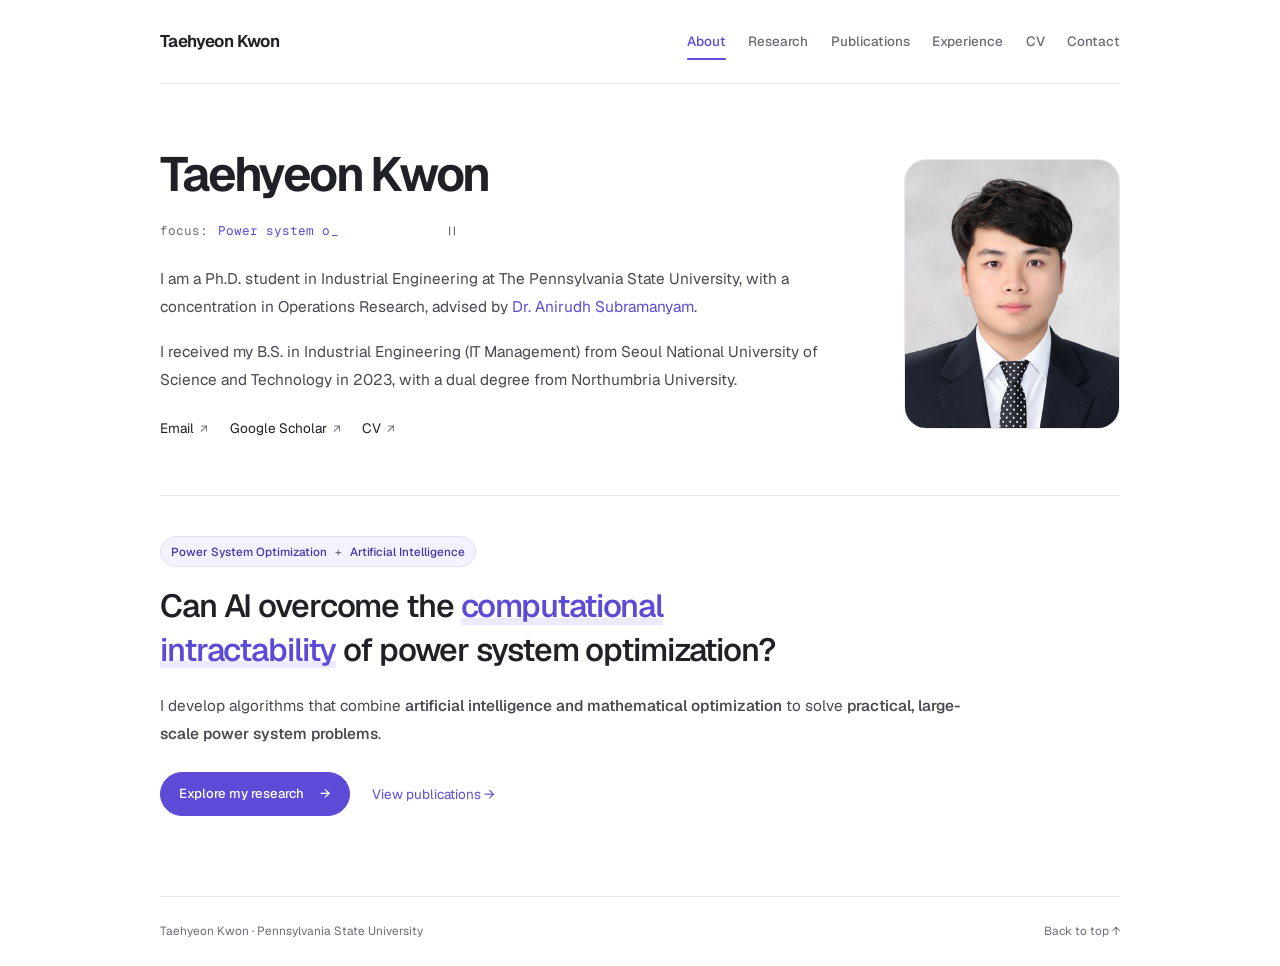
==== index.html @ 5edc07e2 "Build multi-page academic homepage" ====
<!DOCTYPE html>
<html lang="en">
  <head>
    <meta charset="utf-8">
    <meta name="viewport" content="width=device-width, initial-scale=1">
    <meta name="description" content="Taehyeon Kwon is a Ph.D. student at Penn State developing AI-based algorithms for practical, large-scale power system optimization problems.">
    <meta name="theme-color" content="#ffffff">
    <meta property="og:type" content="website">
    <meta property="og:title" content="Taehyeon Kwon | Power System Optimization &amp; Artificial Intelligence">
    <meta property="og:description" content="Taehyeon Kwon is a Ph.D. student at Penn State developing AI-based algorithms for practical, large-scale power system optimization problems.">
    <title>Taehyeon Kwon | Power System Optimization &amp; Artificial Intelligence</title>
    <link rel="preload" href="assets/fonts/Geist-Variable.woff2" as="font" type="font/woff2" crossorigin>
    <link rel="stylesheet" href="styles.css">
    <script src="site.js" defer></script>
  </head>
  <body id="top" class="home-page">
    <a class="skip-link" href="#main-content">Skip to content</a>

    <header class="site-header">
      <div class="container header-inner">
        <a class="site-name" href="index.html">Taehyeon Kwon</a>
        <nav aria-label="Main navigation">
          <a href="index.html" aria-current="page">About</a>
          <a href="research.html">Research</a>
          <a href="publications.html">Publications</a>
          <a href="experience.html">Experience</a>
          <a href="cv.html">CV</a>
          <a href="contact.html">Contact</a>
        </nav>
      </div>
    </header>

    <div class="container page-layout">
    <main id="main-content" class="main-content" tabindex="-1">
      <section id="about" class="about section" aria-labelledby="about-heading">
        <div class="identity">
          <div class="identity-copy">
            <h1 id="about-heading">Taehyeon Kwon</h1>
            <div class="typing-line">
              <span class="typing-label" aria-hidden="true">focus:</span>
              <span class="typing-visual" aria-hidden="true"><span data-typewriter>Power system optimization</span><span class="typing-caret">_</span></span>
              <span class="visually-hidden">Research focus: power system optimization, artificial intelligence, and scalable algorithms.</span>
              <button class="typing-toggle" type="button" aria-label="Pause typing animation" aria-pressed="false" title="Pause typing animation" hidden>
                <svg class="pause-icon" viewBox="0 0 20 20" aria-hidden="true"><path d="M7 5v10M13 5v10"/></svg>
                <svg class="play-icon" viewBox="0 0 20 20" aria-hidden="true"><path d="m7 5 8 5-8 5Z"/></svg>
              </button>
            </div>
            <p>I am a Ph.D. student in Industrial Engineering at The Pennsylvania State University, with a concentration in Operations Research, advised by <a href="https://www.ime.psu.edu/department/directory-detail-g.aspx?q=azs7266">Dr. Anirudh Subramanyam</a>.</p>
            <p>I received my B.S. in Industrial Engineering (IT Management) from Seoul National University of Science and Technology in 2023, with a dual degree from Northumbria University.</p>
            <ul class="identity-links" aria-label="Profile links">
              <li><a href="mailto:tzk5446@psu.edu">Email <span aria-hidden="true">↗</span></a></li>
              <li><a href="https://scholar.google.com/citations?hl=ko&amp;user=GS3VWUcAAAAJ">Google Scholar <span aria-hidden="true">↗</span></a></li>
              <li><a href="cv.html">CV <span aria-hidden="true">↗</span></a></li>
            </ul>
          </div>
          <figure class="identity-portrait">
            <img class="portrait" src="taehyeon.jpg" width="354" height="472" alt="Portrait of Taehyeon Kwon" fetchpriority="high">
          </figure>
        </div>
        <div class="research-hook">
          <p class="research-focus">Power System Optimization <span aria-hidden="true">+</span><span class="visually-hidden">and</span> Artificial Intelligence</p>
          <h2 class="research-question">Can AI overcome the <span>computational intractability</span> of power system optimization?</h2>
          <p class="research-statement">I develop algorithms that combine <strong>artificial intelligence and mathematical optimization</strong> to solve <strong>practical, large-scale power system problems</strong>.</p>
          <div class="home-actions"><a class="button" href="research.html">Explore my research <span aria-hidden="true">→</span></a><a href="publications.html">View publications <span aria-hidden="true">→</span></a></div>
        </div>
      </section>
    </main>
    </div>

    <footer class="site-footer">
      <div class="container footer-inner">
        <p>Taehyeon Kwon · Pennsylvania State University</p>
        <a href="#top">Back to top <span aria-hidden="true">↑</span></a>
      </div>
    </footer>
  </body>
</html>
---- styles.css ----
/* Independent static design informed by Scholarly and Jon Barron's homepage. */
@font-face {
  font-family: "Geist";
  src: url("assets/fonts/Geist-Variable.woff2") format("woff2");
  font-weight: 100 900;
  font-style: normal;
  font-display: swap;
}
@font-face {
  font-family: "Geist";
  src: url("assets/fonts/Geist-Italic-Variable.woff2") format("woff2");
  font-weight: 100 900;
  font-style: italic;
  font-display: swap;
}
@font-face {
  font-family: "Geist Mono";
  src: url("assets/fonts/GeistMono-Variable.woff2") format("woff2");
  font-weight: 100 900;
  font-style: normal;
  font-display: swap;
}
:root {
  color-scheme: light;
  --background: #fff;
  --surface: #fff;
  --heading: #202027;
  --text: #484852;
  --muted: #6c6c78;
  --accent: #5b4bd7;
  --accent-dark: #4335ac;
  --line: #eaeaef;
  --soft: #f8f8fb;
  --teal-soft: #f4f2ff;
  --teal-line: #e3ddfb;
  --navy-soft: #f7f7fb;
  --navy-line: #e5e4ee;
  --warm: #805a23;
  --warm-soft: #fcf7ed;
  --warm-line: #ede3cf;
}

* { box-sizing: border-box; }
[hidden] { display: none !important; }
html { scroll-behavior: smooth; scroll-padding-top: 112px; }
body {
  display: flex;
  flex-direction: column;
  min-height: 100vh;
  margin: 0;
  background: var(--background);
  color: var(--text);
  font-family: "Geist", -apple-system, BlinkMacSystemFont, "Segoe UI", sans-serif;
  font-size: 16px;
  line-height: 1.75;
  -webkit-font-smoothing: antialiased;
}
a { color: var(--accent); text-decoration: none; transition: color 150ms ease, background-color 150ms ease, border-color 150ms ease; }
a:hover { color: var(--accent-dark); text-decoration: underline; text-underline-offset: 4px; }
a:focus-visible { outline: 2px solid var(--accent); outline-offset: 5px; border-radius: 3px; }
p { margin: 0 0 1.1rem; }
strong { font-weight: 600; }
h1, h2, h3, h4 { color: var(--heading); line-height: 1.35; }
h1 { margin: 0 0 1.4rem; font-size: 2.4rem; font-weight: 650; letter-spacing: -0.045em; }
h2 { margin: 0 0 0.8rem; font-size: 1.45rem; font-weight: 600; letter-spacing: -0.025em; }
h3 { margin: 0 0 0.6rem; font-size: 1.1rem; font-weight: 600; }
.container { width: min(960px, calc(100% - 4rem)); margin-inline: auto; }
.visually-hidden { position: absolute; width: 1px; height: 1px; padding: 0; margin: -1px; overflow: hidden; clip-path: inset(50%); white-space: nowrap; border: 0; }
.skip-link { position: fixed; top: -8rem; left: 1rem; z-index: 20; padding: 0.6rem 1rem; background: var(--surface); border: 1px solid var(--accent); border-radius: 6px; }
.skip-link:focus { top: 1rem; }

.site-header { position: sticky; top: 0; z-index: 5; background: rgb(255 255 255 / 95%); backdrop-filter: blur(12px); -webkit-backdrop-filter: blur(12px); }
.header-inner { display: flex; align-items: center; justify-content: space-between; gap: 2rem; min-height: 84px; border-bottom: 1px solid var(--line); }
.site-name { color: var(--heading); font-size: 1.06rem; font-weight: 650; white-space: nowrap; letter-spacing: -0.035em; }
.site-name:hover { color: var(--accent); text-decoration: none; }
nav { display: flex; flex-wrap: wrap; gap: 0.3rem 1.4rem; }
nav a { position: relative; display: inline-block; padding: 0.55rem 0; color: var(--muted); font-size: 0.84rem; font-weight: 500; }
nav a:hover { color: var(--heading); text-decoration: none; }
nav a[aria-current="page"] { color: var(--accent); }
nav a[aria-current="page"]::after { content: ""; position: absolute; bottom: 0.15rem; left: 0; right: 0; height: 2px; border-radius: 2px; background: var(--accent); }

.page-layout { flex: 1; display: block; width: min(840px, calc(100% - 4rem)); padding-block: 64px 80px; }
.home-page .page-layout { width: min(960px, calc(100% - 4rem)); }
.main-content { min-width: 0; }
.section { margin-bottom: 3.5rem; }
.section:last-child { margin-bottom: 0; }
.identity { display: grid; grid-template-columns: minmax(0, 1fr) 216px; align-items: center; gap: 68px; }
.identity h1 { margin-bottom: 1.4rem; font-size: clamp(2.25rem, 4vw, 3rem); line-height: 1.12; letter-spacing: -0.055em; }
.typing-line { display: flex; align-items: center; gap: 0.6rem; min-height: 30px; margin: -0.5rem 0 1.25rem; color: var(--accent); font-family: "Geist Mono", ui-monospace, monospace; font-size: 0.79rem; }
.typing-label { color: var(--muted); }
.typing-visual { min-width: 26ch; white-space: nowrap; }
.typing-caret { margin-left: 0.1rem; }
.typing-line[data-state="playing"] .typing-caret { animation: caret-blink 950ms step-end infinite; }
.typing-toggle { display: inline-flex; flex-shrink: 0; align-items: center; justify-content: center; width: 28px; height: 28px; margin-left: 0.2rem; padding: 0; border: 0; border-radius: 6px; color: var(--muted); background: transparent; cursor: pointer; }
.typing-toggle:hover { color: var(--accent); background: var(--teal-soft); }
.typing-toggle:focus-visible { outline: 2px solid var(--accent); outline-offset: 3px; }
.typing-toggle svg { width: 16px; height: 16px; fill: none; stroke: currentColor; stroke-width: 1.5; stroke-linecap: round; stroke-linejoin: round; }
.typing-toggle .play-icon, .typing-toggle[data-paused="true"] .pause-icon { display: none; }
.typing-toggle[data-paused="true"] .play-icon { display: block; }
.typing-line[data-state="paused"] .typing-caret { opacity: 0.5; }
.identity-copy p { font-size: 0.96rem; line-height: 1.8; }
.identity-links { display: flex; flex-wrap: wrap; gap: 0.5rem 1.4rem; margin: 1.4rem 0 0; padding: 0; list-style: none; font-size: 0.85rem; }
.identity-links a { color: var(--heading); }
.identity-links a:hover { color: var(--accent); }
.identity-links span { margin-left: 0.2rem; color: var(--muted); font-size: 0.75rem; }
.identity-portrait { margin: 0; }
.portrait { display: block; width: 216px; height: 270px; border: 1px solid var(--line); border-radius: 22px; object-fit: cover; object-position: 50% 30%; background: var(--soft); }
.research-hook { margin-top: 3.4rem; padding-top: 2.5rem; border-top: 1px solid var(--line); }
.research-focus { display: inline-block; margin: 0 0 1.1rem; padding: 0.25rem 0.65rem; border: 1px solid var(--teal-line); border-radius: 999px; color: var(--accent-dark); background: var(--teal-soft); font-size: 0.73rem; font-weight: 500; line-height: 1.8; }
.research-focus > span[aria-hidden] { margin-inline: 0.3rem; color: var(--muted); }
.research-question { max-width: 42ch; margin: 0 0 1.3rem; font-size: clamp(1.5rem, 2.8vw, 2rem); font-weight: 550; line-height: 1.35; letter-spacing: -0.035em; text-wrap: balance; }
.research-question span { color: var(--accent); background: linear-gradient(#ede9fe, #ede9fe) left 95% / 100% 0.22em no-repeat; box-decoration-break: clone; -webkit-box-decoration-break: clone; animation: draw-underline 900ms ease-out both; }
.research-statement { max-width: 820px; margin-bottom: 0; font-size: 0.96rem; line-height: 1.85; }
.research-statement strong { font-weight: 550; }
.home-actions { display: flex; flex-wrap: wrap; align-items: center; gap: 0.75rem 1.4rem; margin-top: 1.5rem; font-size: 0.84rem; }

.section-heading { display: flex; align-items: baseline; justify-content: space-between; flex-wrap: wrap; gap: 0.5rem 1rem; margin-bottom: 1.6rem; }
.section-heading h1 { margin: 0; font-size: 2.35rem; }
.section-heading h2 { margin: 0; font-size: 1.55rem; }
.section-link { font-size: 0.82rem; }
.page-heading { margin-bottom: 2.5rem; }
.page-heading h1 { margin-bottom: 0.5rem; }
.page-heading p { margin: 0; color: var(--muted); font-size: 0.92rem; }
.section-intro { max-width: 74ch; margin-bottom: 1rem; }
.research-headline { margin-bottom: 0.8rem; font-size: 1.55rem; }
.research-overview { display: grid; grid-template-columns: repeat(2, minmax(0, 1fr)); gap: 1.1rem; margin: 1.6rem 0 1rem; }
.research-summary { display: flex; flex-direction: column; padding: 1.25rem; border: 1px solid var(--line); border-radius: 16px; color: var(--text); background: var(--surface); }
.research-summary:hover { border-color: var(--teal-line); color: var(--text); background: #fcfbff; text-decoration: none; }
.summary-topline { display: flex; align-items: center; justify-content: space-between; margin-bottom: 0.7rem; }
.summary-topline > span { color: var(--accent-dark); font-family: "Geist Mono", ui-monospace, monospace; font-size: 0.72rem; }
.summary-topline img { display: block; width: 58px; height: auto; }
.research-summary h3 { margin-bottom: 0.6rem; font-size: 1.05rem; letter-spacing: -0.02em; }
.research-summary p { margin: 0 0 1rem; font-size: 0.84rem; line-height: 1.7; }
.summary-role { display: block; margin-top: auto; padding-top: 0.9rem; border-top: 1px solid var(--line); font-size: 0.79rem; line-height: 1.7; }
.summary-role strong { display: block; margin-bottom: 0.15rem; color: var(--heading); font-size: 0.73rem; }
.summary-explore { margin-top: 0.75rem; color: var(--accent); font-size: 0.75rem; }
.research-topics { margin-top: 1.5rem; }
.research-framework { margin: 1.8rem 0 1rem; padding: 1.6rem; border: 1px solid var(--teal-line); border-radius: 18px; background: var(--teal-soft); }
.research-framework figcaption { margin-bottom: 1.15rem; color: var(--accent-dark); font-size: 0.82rem; font-weight: 500; }
.research-flow { display: grid; grid-template-columns: repeat(3, minmax(0, 1fr)); gap: 2rem; margin: 0; padding: 0; list-style: none; }
.research-flow li { position: relative; }
.research-flow li + li::before { content: "→"; position: absolute; left: -1.6rem; top: 5.1rem; color: var(--accent); font-size: 1rem; }
.flow-label { display: block; margin-bottom: 0.55rem; color: var(--muted); font-size: 0.73rem; }
.flow-graphic { display: block; width: 100%; height: auto; max-width: 200px; margin-bottom: 1rem; }
.research-flow h4 { margin: 0 0 0.4rem; font-size: 0.9rem; font-weight: 600; }
.research-flow p { margin: 0; font-size: 0.8rem; line-height: 1.75; }
.research-topic { padding-block: 2rem; }
.research-topic + .research-topic { border-top: 1px solid var(--line); }
.research-topic:last-child { padding-bottom: 0; }
.research-topic h2 { margin-bottom: 0.65rem; font-size: 1.2rem; letter-spacing: -0.02em; }
.research-topic p { margin: 0 0 0.7rem; font-size: 0.95rem; line-height: 1.8; }
.research-topic .research-problem { margin-bottom: 0.8rem; color: var(--accent-dark); font-size: 1rem; }
.research-method-details { margin: 1rem 0 0.9rem; }
.research-method-details summary { width: fit-content; color: var(--muted); font-size: 0.8rem; cursor: pointer; }
.research-method-details summary:hover { color: var(--accent); }
.research-method-details summary:focus-visible { outline: 2px solid var(--accent); outline-offset: 4px; border-radius: 3px; }
.topic-infographic { margin: 1.4rem 0; padding: 1.4rem 1.6rem 1rem; border: 1px solid var(--navy-line); border-radius: 18px; background: var(--navy-soft); }
.topic-infographic figcaption { margin-bottom: 1.2rem; color: var(--heading); font-size: 0.84rem; font-weight: 500; }
.infographic-steps { display: grid; grid-template-columns: repeat(3, minmax(0, 1fr)); gap: 2rem; margin: 0; padding: 0; list-style: none; }
.infographic-steps li { position: relative; }
.infographic-steps li + li::before { content: "→"; position: absolute; left: -1.6rem; top: 3rem; color: var(--accent); }
.infographic-steps img { display: block; width: 100%; max-width: 180px; height: auto; margin-bottom: 0.8rem; }
.infographic-steps strong { display: block; margin-bottom: 0.2rem; color: var(--heading); font-size: 0.83rem; }
.infographic-steps span { display: block; font-size: 0.75rem; line-height: 1.7; }
.research-topic .diagram-note { margin: 1rem 0 0; color: var(--muted); font-size: 0.7rem; }
.research-topic .feedback-line { margin: 1.1rem 0 0; padding: 0.55rem 0.7rem; border: 1px dashed #c8c0e7; border-radius: 8px; color: var(--accent-dark); font-size: 0.75rem; text-align: center; }
.feedback-line > span { margin-right: 0.3rem; font-size: 1rem; }
.research-topic .research-methods { margin-top: 1.1rem; color: var(--muted); font-size: 0.79rem; }
.research-methods > span { margin-right: 0.5rem; color: var(--heading); font-weight: 600; }
.research-paper-link { font-size: 0.83rem; }

.publication-note { margin: -0.4rem 0 1.5rem; color: var(--muted); font-size: 0.79rem; }
.publication-group-heading { margin: 2.3rem 0 0.4rem; font-size: 1.1rem; font-weight: 550; letter-spacing: -0.02em; }
.publication-list { margin: 0; padding: 0; list-style: none; }
.publication { display: grid; grid-template-columns: 52px minmax(0, 1fr); gap: 1.5rem; padding-block: 1.7rem; }
.publication + .publication { border-top: 1px solid var(--line); }
.publication:last-child { padding-bottom: 0; }
.publication-year { align-self: start; padding-top: 0.2rem; color: var(--muted); font-family: "Geist Mono", ui-monospace, monospace; font-size: 0.77rem; font-variant-numeric: tabular-nums; }
.publication h3 { margin: 0 0 0.6rem; font-size: 1.07rem; font-weight: 550; line-height: 1.5; letter-spacing: -0.02em; }
.publication h3 a { color: var(--heading); }
.publication h3 a:hover { color: var(--accent); }
.authors, .venue { margin-bottom: 0.35rem; font-size: 0.88rem; line-height: 1.75; }
.authors strong { color: var(--heading); font-weight: 600; text-decoration: underline; text-underline-offset: 3px; text-decoration-color: #c8c3dd; }
.venue { color: var(--muted); }
.publication-links { display: flex; flex-wrap: wrap; align-items: center; gap: 0.6rem; margin-top: 0.85rem; font-size: 0.75rem; }
.publication-links a { display: inline-flex; align-items: center; min-height: 30px; padding: 0.2rem 0.75rem; border: 1px solid var(--line); border-radius: 999px; color: var(--accent); background: var(--surface); line-height: 1.7; }
.publication-links a:hover { border-color: var(--teal-line); background: var(--teal-soft); text-decoration: none; }
.publication-status { padding: 0.2rem 0.65rem; border-radius: 999px; color: var(--accent-dark); background: var(--teal-soft); font-weight: 500; }

.event-group-heading { margin: 1.8rem 0 0.9rem; font-size: 1.05rem; font-weight: 550; }
.event-list { margin: 0; padding: 0; list-style: none; }
.upcoming-events { padding: 0.1rem 1.5rem; border: 1px solid var(--teal-line); border-radius: 18px; background: #fbfaff; }
.event { display: grid; grid-template-columns: 92px minmax(0, 1fr); gap: 1.5rem; padding-block: 1.4rem; }
.event + .event { border-top: 1px solid var(--line); }
.event-date { padding-top: 0.15rem; color: var(--muted); font-family: "Geist Mono", ui-monospace, monospace; font-size: 0.74rem; font-variant-numeric: tabular-nums; }
.event-date time, .event-date > span { display: block; }
.event-date time { color: var(--heading); }
.event h4 { margin: 0 0 0.45rem; font-size: 1rem; font-weight: 550; line-height: 1.55; }
.event h4 a { color: var(--heading); }
.event h4 a:hover { color: var(--accent); }
.event-location { margin-bottom: 0.5rem; color: var(--muted); font-size: 0.85rem; }
.event-talk { margin-bottom: 0.55rem; font-size: 0.88rem; line-height: 1.75; }
.event-roles { display: flex; flex-wrap: wrap; gap: 0.4rem; margin-top: 0.55rem; }
.event-badge { display: inline-block; padding: 0.2rem 0.7rem; border: 1px solid var(--teal-line); border-radius: 999px; color: var(--accent-dark); background: var(--teal-soft); font-size: 0.71rem; line-height: 1.7; }
.upcoming-badge { color: var(--warm); background: var(--warm-soft); border-color: var(--warm-line); }
.chair-badge { color: var(--heading); background: var(--navy-soft); border-color: var(--navy-line); }
.teaching-list { margin: 0; padding: 0; list-style: none; }
.teaching-entry { display: grid; grid-template-columns: 92px minmax(0, 1fr); gap: 1.5rem; padding-block: 1.4rem; }
.teaching-entry + .teaching-entry { border-top: 1px solid var(--line); }
.teaching-entry .teaching-term { margin: 0; color: var(--muted); font-size: 0.78rem; }
.teaching-entry h3 { margin-bottom: 0.4rem; font-size: 1rem; font-weight: 550; line-height: 1.55; }
.course-code { margin-right: 0.5rem; color: var(--accent); white-space: nowrap; }
.teaching-entry p { margin: 0; color: var(--muted); font-size: 0.85rem; }

.cv-content { display: grid; grid-template-columns: minmax(0, 1fr) auto; align-items: center; gap: 2rem; padding: 1.6rem; background: var(--soft); border: 1px solid var(--line); border-radius: 18px; }
.cv-content p { margin-bottom: 0.65rem; font-size: 0.93rem; }
.cv-content .cv-meta { margin: 0; color: var(--muted); font-size: 0.78rem; }
.cv-actions { display: flex; flex-direction: column; align-items: center; gap: 0.7rem; font-size: 0.78rem; white-space: nowrap; }
.button { display: inline-flex; align-items: center; justify-content: center; gap: 1rem; min-height: 44px; padding: 0.55rem 1.15rem; border: 1px solid var(--accent); border-radius: 999px; background: var(--accent); color: #fff; font-size: 0.82rem; font-weight: 500; }
.button:hover { border-color: var(--accent-dark); background: var(--accent-dark); color: #fff; text-decoration: none; }
.cv-preview { display: block; width: 100%; height: 850px; margin-top: 1.8rem; border: 1px solid var(--line); border-radius: 16px; background: var(--surface); }
.contact-content { display: grid; grid-template-columns: 1fr 1fr; gap: 3rem; font-size: 0.95rem; }
.contact-label { margin-bottom: 0.65rem; color: var(--muted); font-size: 0.81rem; }
.contact-email { font-size: 1.15rem; }
.contact-scholar { margin: 0.8rem 0 0; font-size: 0.85rem; }
address { font-style: normal; }
.site-footer { margin-top: auto; }
.footer-inner { display: flex; flex-wrap: wrap; justify-content: space-between; gap: 0.7rem 2rem; padding-block: 1.5rem; border-top: 1px solid var(--line); color: var(--muted); font-size: 0.74rem; }
.footer-inner p { margin: 0; }
.footer-inner a { color: var(--muted); }
.footer-inner a:hover { color: var(--accent); }
.main-content { animation: page-enter 450ms ease-out both; }
@keyframes page-enter { from { opacity: 0; transform: translateY(8px); } to { opacity: 1; transform: translateY(0); } }
@keyframes caret-blink { 0%, 45% { opacity: 1; } 50%, 100% { opacity: 0; } }
@keyframes draw-underline { from { background-size: 0% 0.22em; } to { background-size: 100% 0.22em; } }

@media (max-width: 900px) {
  .container, .page-layout, .home-page .page-layout { width: calc(100% - 3rem); }
  nav { gap: 0.3rem 1rem; }
  .header-inner { gap: 1.2rem; }
  .identity { grid-template-columns: minmax(0, 1fr) 190px; gap: 36px; }
  .portrait { width: 190px; height: 248px; }
}
@media (max-width: 640px) {
  html { scroll-padding-top: 24px; }
  .site-header { position: static; }
  .container, .page-layout, .home-page .page-layout { width: calc(100% - 2.5rem); }
  .header-inner { align-items: flex-start; flex-direction: column; justify-content: center; gap: 0.55rem; padding-block: 1rem; }
  nav { gap: 0.15rem 1rem; }
  nav a { font-size: 0.8rem; padding-block: 0.3rem; }
  nav a[aria-current="page"]::after { bottom: 0; }
  .page-layout { padding-block: 2.4rem 3rem; }
  .section-heading h1, .page-heading h1 { font-size: 2rem; }
  .identity { grid-template-columns: minmax(0, 1fr) 112px; column-gap: 1.5rem; row-gap: 0; }
  .identity-copy { display: contents; }
  .identity-copy h1 { grid-column: 1; grid-row: 1; align-self: center; margin: 0 0 1.5rem; font-size: clamp(1.75rem, 8vw, 2.15rem); }
  .identity-portrait { grid-column: 2; grid-row: 1; margin-bottom: 1.5rem; }
  .portrait { width: 112px; height: 140px; border-radius: 16px; }
  .identity-copy p, .identity-links { grid-column: 1 / -1; }
  .typing-line { grid-column: 1 / -1; margin: 0 0 1.1rem; gap: 0.4rem; font-size: 0.72rem; }
  .typing-toggle { margin-left: 0; }
  .identity-copy p { font-size: 0.93rem; }
  .identity-links { margin-top: 0.4rem; }
  .research-hook { margin-top: 2.3rem; padding-top: 1.8rem; }
  .research-focus { font-size: 0.67rem; padding-inline: 0.6rem; }
  .research-focus > span[aria-hidden] { margin-inline: 0.15rem; }
  .research-question { font-size: 1.6rem; }
  .research-statement { font-size: 0.93rem; }
  .section { margin-bottom: 2.5rem; }
  .research-framework, .topic-infographic { padding: 1.2rem 1rem; border-radius: 14px; }
  .research-flow, .infographic-steps { grid-template-columns: minmax(0, 1fr); gap: 1.8rem; }
  .research-flow li { display: grid; grid-template-columns: 100px minmax(0, 1fr); column-gap: 1rem; }
  .flow-label { grid-column: 1 / -1; }
  .flow-graphic { grid-row: span 2; align-self: start; margin: 0; }
  .research-flow li + li::before { content: "↓"; left: 44px; top: -1.75rem; }
  .research-flow h4 { margin-bottom: 0.25rem; font-size: 0.85rem; }
  .research-flow p { font-size: 0.77rem; }
  .infographic-steps li { display: grid; grid-template-columns: 100px minmax(0, 1fr); column-gap: 1rem; align-items: center; }
  .infographic-steps img { grid-row: span 2; margin: 0; }
  .infographic-steps strong { align-self: end; font-size: 0.8rem; }
  .infographic-steps span { align-self: start; }
  .infographic-steps li + li::before { content: "↓"; left: 44px; top: -1.8rem; }
  .research-overview { grid-template-columns: minmax(0, 1fr); gap: 0.85rem; }
  .research-summary { padding: 1rem; }
  .summary-topline { margin-bottom: 0.35rem; }
  .summary-topline img { width: 48px; }
  .research-summary p { margin-bottom: 0.7rem; }
  .summary-role { padding-top: 0.65rem; }
  .summary-role strong { display: inline; margin-right: 0.35rem; }
  .summary-explore { margin-top: 0.5rem; }
  .research-topic h2 { font-size: 1.1rem; }
  .contact-content { gap: 1.7rem; }
  .cv-content { grid-template-columns: minmax(0, 1fr); gap: 1rem; padding: 1.3rem; }
  .cv-actions { flex-direction: row; justify-content: flex-start; gap: 1rem; }
  .cv-preview { height: 560px; }
}
@media (max-width: 480px) {
  .publication { grid-template-columns: minmax(0, 1fr); gap: 0.4rem; }
  .publication-year { padding: 0; font-size: 0.73rem; }
  .publication h3 { font-size: 1.03rem; }
  .event, .teaching-entry { grid-template-columns: minmax(0, 1fr); gap: 0.5rem; }
  .event-date { display: flex; flex-wrap: wrap; gap: 0.4rem; }
  .upcoming-events { padding-inline: 1rem; border-radius: 14px; }
  .contact-content { grid-template-columns: minmax(0, 1fr); }
  .section-link { font-size: 0.77rem; }
  .research-flow li, .infographic-steps li { grid-template-columns: 90px minmax(0, 1fr); column-gap: 0.8rem; }
  .research-flow li + li::before, .infographic-steps li + li::before { left: 40px; }
}
@media (prefers-reduced-motion: reduce) {
  html { scroll-behavior: auto; }
  a { transition: none; }
  .main-content, .research-question span, .typing-line[data-state="playing"] .typing-caret { animation: none; }
}
@media print {
  body { display: block; font-size: 10pt; background: #fff; color: #000; }
  .container, .page-layout, .home-page .page-layout { width: 100%; }
  .site-header, .skip-link, .site-footer, .cv-actions, .cv-preview, .home-actions, .typing-toggle { display: none; }
  .main-content, .research-question span, .typing-line .typing-caret { animation: none; }
  .page-layout { padding: 0; }
  .identity { grid-template-columns: minmax(0, 1fr) 110px; gap: 24px; }
  .identity-copy { display: block; }
  .identity-copy h1 { font-size: 24pt; margin-bottom: 1rem; }
  .portrait { width: 110px; height: 140px; }
  .identity-portrait { margin: 0; }
  .research-hook { margin-top: 1.5rem; padding-top: 1rem; }
  .research-question { font-size: 18pt; }
  .research-question span { color: #000; }
  .section { margin-bottom: 1.5rem; }
  h1 { font-size: 24pt; }
  h2 { font-size: 16pt; }
  h1, h2, h3, h4 { break-after: avoid; }
  .publication, .teaching-entry, .research-framework, .topic-infographic { break-inside: avoid; }
  .research-flow, .infographic-steps { grid-template-columns: repeat(3, minmax(0, 1fr)); }
  .research-flow li, .infographic-steps li { display: block; }
  .flow-graphic, .infographic-steps img { margin-bottom: 0.75rem; }
  .research-flow li + li::before { content: "→"; left: -1.6rem; top: 5.1rem; }
  .infographic-steps li + li::before { content: "→"; left: -1.6rem; top: 3rem; }
  a, .publication h3 a { color: #000; }
}
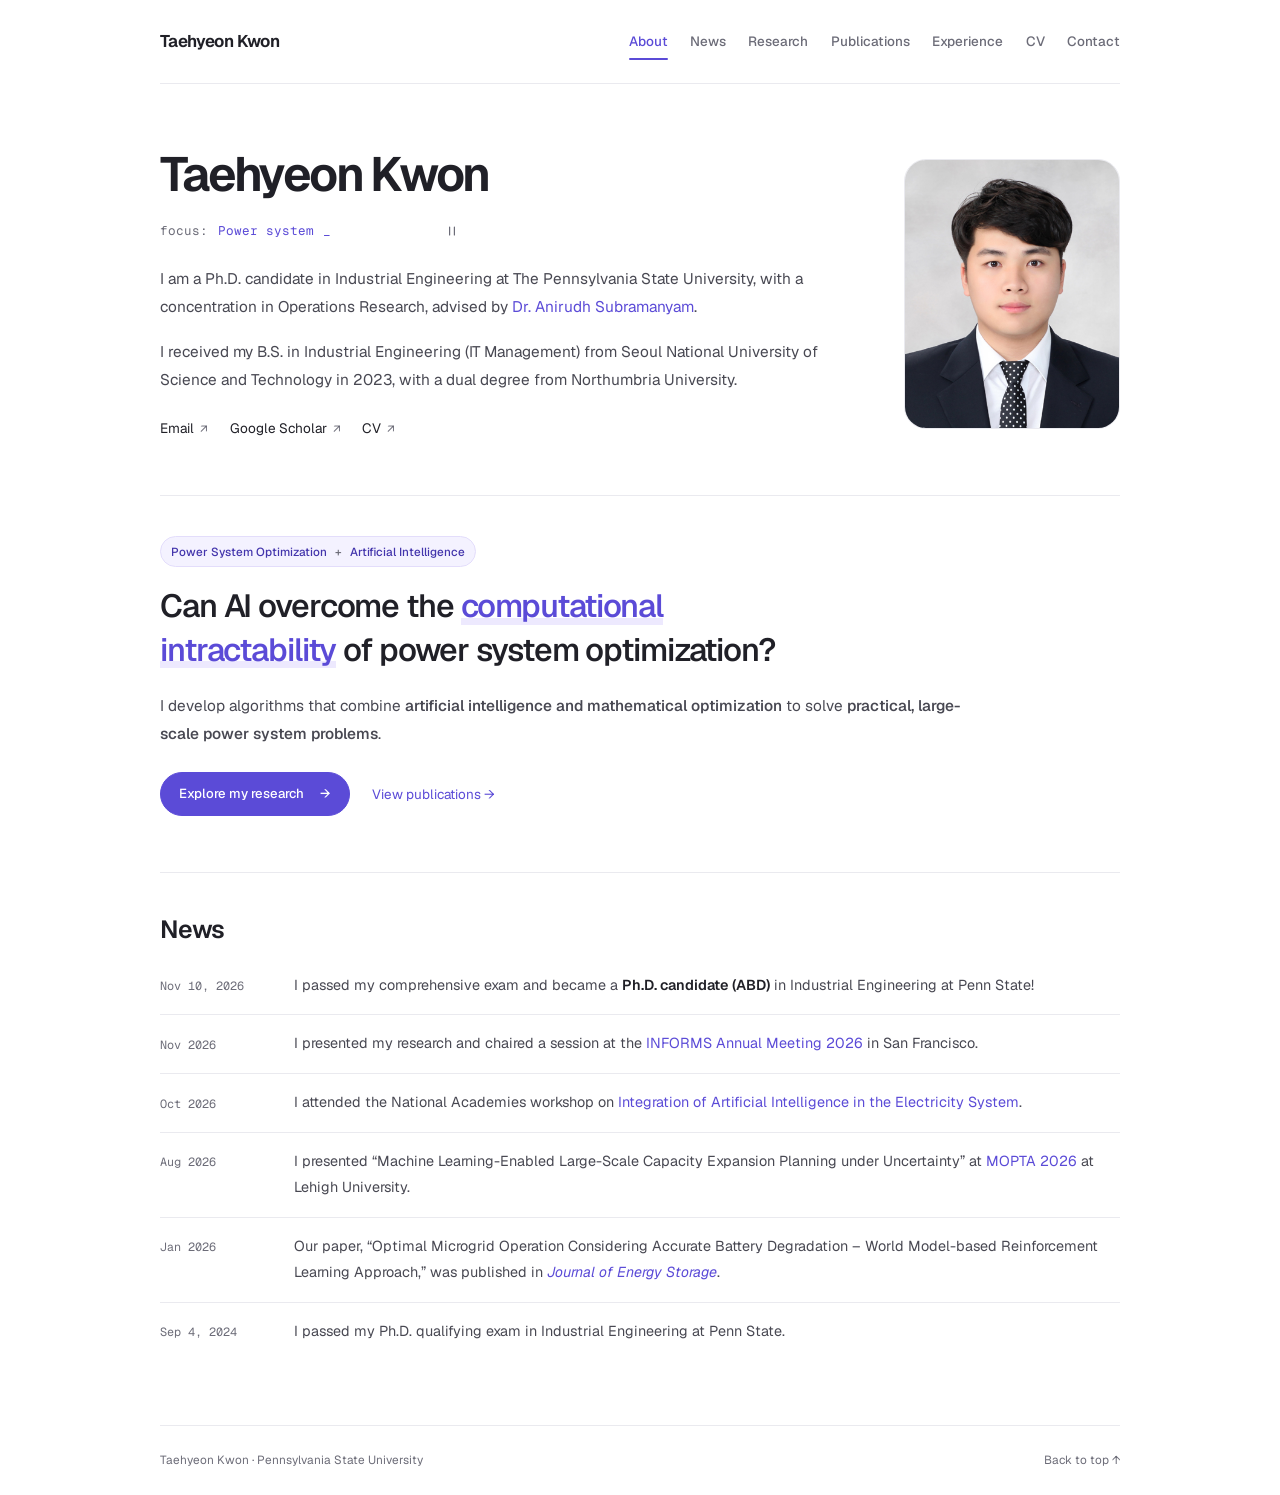
==== commit 10145f7a: "Update PhD candidacy, completed events, and homepage news" ====
--- a/index.html
+++ b/index.html
@@ -3,11 +3,11 @@
   <head>
     <meta charset="utf-8">
     <meta name="viewport" content="width=device-width, initial-scale=1">
-    <meta name="description" content="Taehyeon Kwon is a Ph.D. student at Penn State developing AI-based algorithms for practical, large-scale power system optimization problems.">
+    <meta name="description" content="Taehyeon Kwon is a Ph.D. candidate at Penn State developing AI-based algorithms for practical, large-scale power system optimization problems.">
     <meta name="theme-color" content="#ffffff">
     <meta property="og:type" content="website">
     <meta property="og:title" content="Taehyeon Kwon | Power System Optimization &amp; Artificial Intelligence">
-    <meta property="og:description" content="Taehyeon Kwon is a Ph.D. student at Penn State developing AI-based algorithms for practical, large-scale power system optimization problems.">
+    <meta property="og:description" content="Taehyeon Kwon is a Ph.D. candidate at Penn State developing AI-based algorithms for practical, large-scale power system optimization problems.">
     <title>Taehyeon Kwon | Power System Optimization &amp; Artificial Intelligence</title>
     <link rel="preload" href="assets/fonts/Geist-Variable.woff2" as="font" type="font/woff2" crossorigin>
     <link rel="stylesheet" href="styles.css">
@@ -21,6 +21,7 @@
         <a class="site-name" href="index.html">Taehyeon Kwon</a>
         <nav aria-label="Main navigation">
           <a href="index.html" aria-current="page">About</a>
+          <a href="index.html#news">News</a>
           <a href="research.html">Research</a>
           <a href="publications.html">Publications</a>
           <a href="experience.html">Experience</a>
@@ -45,7 +46,7 @@
                 <svg class="play-icon" viewBox="0 0 20 20" aria-hidden="true"><path d="m7 5 8 5-8 5Z"/></svg>
               </button>
             </div>
-            <p>I am a Ph.D. student in Industrial Engineering at The Pennsylvania State University, with a concentration in Operations Research, advised by <a href="https://www.ime.psu.edu/department/directory-detail-g.aspx?q=azs7266">Dr. Anirudh Subramanyam</a>.</p>
+            <p>I am a Ph.D. candidate in Industrial Engineering at The Pennsylvania State University, with a concentration in Operations Research, advised by <a href="https://www.ime.psu.edu/department/directory-detail-g.aspx?q=azs7266">Dr. Anirudh Subramanyam</a>.</p>
             <p>I received my B.S. in Industrial Engineering (IT Management) from Seoul National University of Science and Technology in 2023, with a dual degree from Northumbria University.</p>
             <ul class="identity-links" aria-label="Profile links">
               <li><a href="mailto:tzk5446@psu.edu">Email <span aria-hidden="true">↗</span></a></li>
@@ -64,6 +65,39 @@
           <div class="home-actions"><a class="button" href="research.html">Explore my research <span aria-hidden="true">→</span></a><a href="publications.html">View publications <span aria-hidden="true">→</span></a></div>
         </div>
       </section>
+
+      <section id="news" class="news section" aria-labelledby="news-heading">
+        <div class="section-heading">
+          <h2 id="news-heading">News</h2>
+        </div>
+        <!-- Add new items at the top. Use only the date precision known for each update. -->
+        <ol class="news-list" aria-label="Selected news, newest first">
+          <li class="news-item">
+            <time datetime="2026-11-10">Nov 10, 2026</time>
+            <p>I passed my comprehensive exam and became a <strong>Ph.D. candidate (ABD)</strong> in Industrial Engineering at Penn State!</p>
+          </li>
+          <li class="news-item">
+            <time datetime="2026-11-01">Nov 2026</time>
+            <p>I presented my research and chaired a session at the <a href="experience.html#informs-2026">INFORMS Annual Meeting 2026</a> in San Francisco.</p>
+          </li>
+          <li class="news-item">
+            <time datetime="2026-10-26">Oct 2026</time>
+            <p>I attended the National Academies workshop on <a href="experience.html#nas-ai-2026">Integration of Artificial Intelligence in the Electricity System</a>.</p>
+          </li>
+          <li class="news-item">
+            <time datetime="2026-08-18">Aug 2026</time>
+            <p>I presented “Machine Learning-Enabled Large-Scale Capacity Expansion Planning under Uncertainty” at <a href="experience.html#mopta-2026">MOPTA 2026</a> at Lehigh University.</p>
+          </li>
+          <li class="news-item">
+            <time datetime="2026-01">Jan 2026</time>
+            <p>Our paper, “Optimal Microgrid Operation Considering Accurate Battery Degradation – World Model-based Reinforcement Learning Approach,” was published in <a href="https://www.sciencedirect.com/science/article/pii/S2352152X25038642"><cite>Journal of Energy Storage</cite></a>.</p>
+          </li>
+          <li class="news-item">
+            <time datetime="2024-09-04">Sep 4, 2024</time>
+            <p>I passed my Ph.D. qualifying exam in Industrial Engineering at Penn State.</p>
+          </li>
+        </ol>
+      </section>
     </main>
     </div>
 
--- a/styles.css
+++ b/styles.css
@@ -122,6 +122,15 @@
 .page-heading h1 { margin-bottom: 0.5rem; }
 .page-heading p { margin: 0; color: var(--muted); font-size: 0.92rem; }
 .section-intro { max-width: 74ch; margin-bottom: 1rem; }
+.news { padding-top: 2.5rem; border-top: 1px solid var(--line); }
+.news-list { margin: 0; padding: 0; list-style: none; }
+.news-item { display: grid; grid-template-columns: 110px minmax(0, 1fr); gap: 1.5rem; padding-block: 1rem; }
+.news-item + .news-item { border-top: 1px solid var(--line); }
+.news-item:first-child { padding-top: 0; }
+.news-item:last-child { padding-bottom: 0; }
+.news-item time { padding-top: 0.2rem; color: var(--muted); font-family: "Geist Mono", ui-monospace, monospace; font-size: 0.74rem; font-variant-numeric: tabular-nums; }
+.news-item p { margin: 0; font-size: 0.9rem; line-height: 1.8; }
+.news-item strong { color: var(--heading); }
 .research-headline { margin-bottom: 0.8rem; font-size: 1.55rem; }
 .research-overview { display: grid; grid-template-columns: repeat(2, minmax(0, 1fr)); gap: 1.1rem; margin: 1.6rem 0 1rem; }
 .research-summary { display: flex; flex-direction: column; padding: 1.25rem; border: 1px solid var(--line); border-radius: 16px; color: var(--text); background: var(--surface); }
@@ -189,7 +198,6 @@
 
 .event-group-heading { margin: 1.8rem 0 0.9rem; font-size: 1.05rem; font-weight: 550; }
 .event-list { margin: 0; padding: 0; list-style: none; }
-.upcoming-events { padding: 0.1rem 1.5rem; border: 1px solid var(--teal-line); border-radius: 18px; background: #fbfaff; }
 .event { display: grid; grid-template-columns: 92px minmax(0, 1fr); gap: 1.5rem; padding-block: 1.4rem; }
 .event + .event { border-top: 1px solid var(--line); }
 .event-date { padding-top: 0.15rem; color: var(--muted); font-family: "Geist Mono", ui-monospace, monospace; font-size: 0.74rem; font-variant-numeric: tabular-nums; }
@@ -202,7 +210,6 @@
 .event-talk { margin-bottom: 0.55rem; font-size: 0.88rem; line-height: 1.75; }
 .event-roles { display: flex; flex-wrap: wrap; gap: 0.4rem; margin-top: 0.55rem; }
 .event-badge { display: inline-block; padding: 0.2rem 0.7rem; border: 1px solid var(--teal-line); border-radius: 999px; color: var(--accent-dark); background: var(--teal-soft); font-size: 0.71rem; line-height: 1.7; }
-.upcoming-badge { color: var(--warm); background: var(--warm-soft); border-color: var(--warm-line); }
 .chair-badge { color: var(--heading); background: var(--navy-soft); border-color: var(--navy-line); }
 .teaching-list { margin: 0; padding: 0; list-style: none; }
 .teaching-entry { display: grid; grid-template-columns: 92px minmax(0, 1fr); gap: 1.5rem; padding-block: 1.4rem; }
@@ -267,6 +274,7 @@
   .research-question { font-size: 1.6rem; }
   .research-statement { font-size: 0.93rem; }
   .section { margin-bottom: 2.5rem; }
+  .news { padding-top: 1.8rem; }
   .research-framework, .topic-infographic { padding: 1.2rem 1rem; border-radius: 14px; }
   .research-flow, .infographic-steps { grid-template-columns: minmax(0, 1fr); gap: 1.8rem; }
   .research-flow li { display: grid; grid-template-columns: 100px minmax(0, 1fr); column-gap: 1rem; }
@@ -300,7 +308,8 @@
   .publication h3 { font-size: 1.03rem; }
   .event, .teaching-entry { grid-template-columns: minmax(0, 1fr); gap: 0.5rem; }
   .event-date { display: flex; flex-wrap: wrap; gap: 0.4rem; }
-  .upcoming-events { padding-inline: 1rem; border-radius: 14px; }
+  .news-item { grid-template-columns: minmax(0, 1fr); gap: 0.35rem; }
+  .news-item time { padding-top: 0; }
   .contact-content { grid-template-columns: minmax(0, 1fr); }
   .section-link { font-size: 0.77rem; }
   .research-flow li, .infographic-steps li { grid-template-columns: 90px minmax(0, 1fr); column-gap: 0.8rem; }
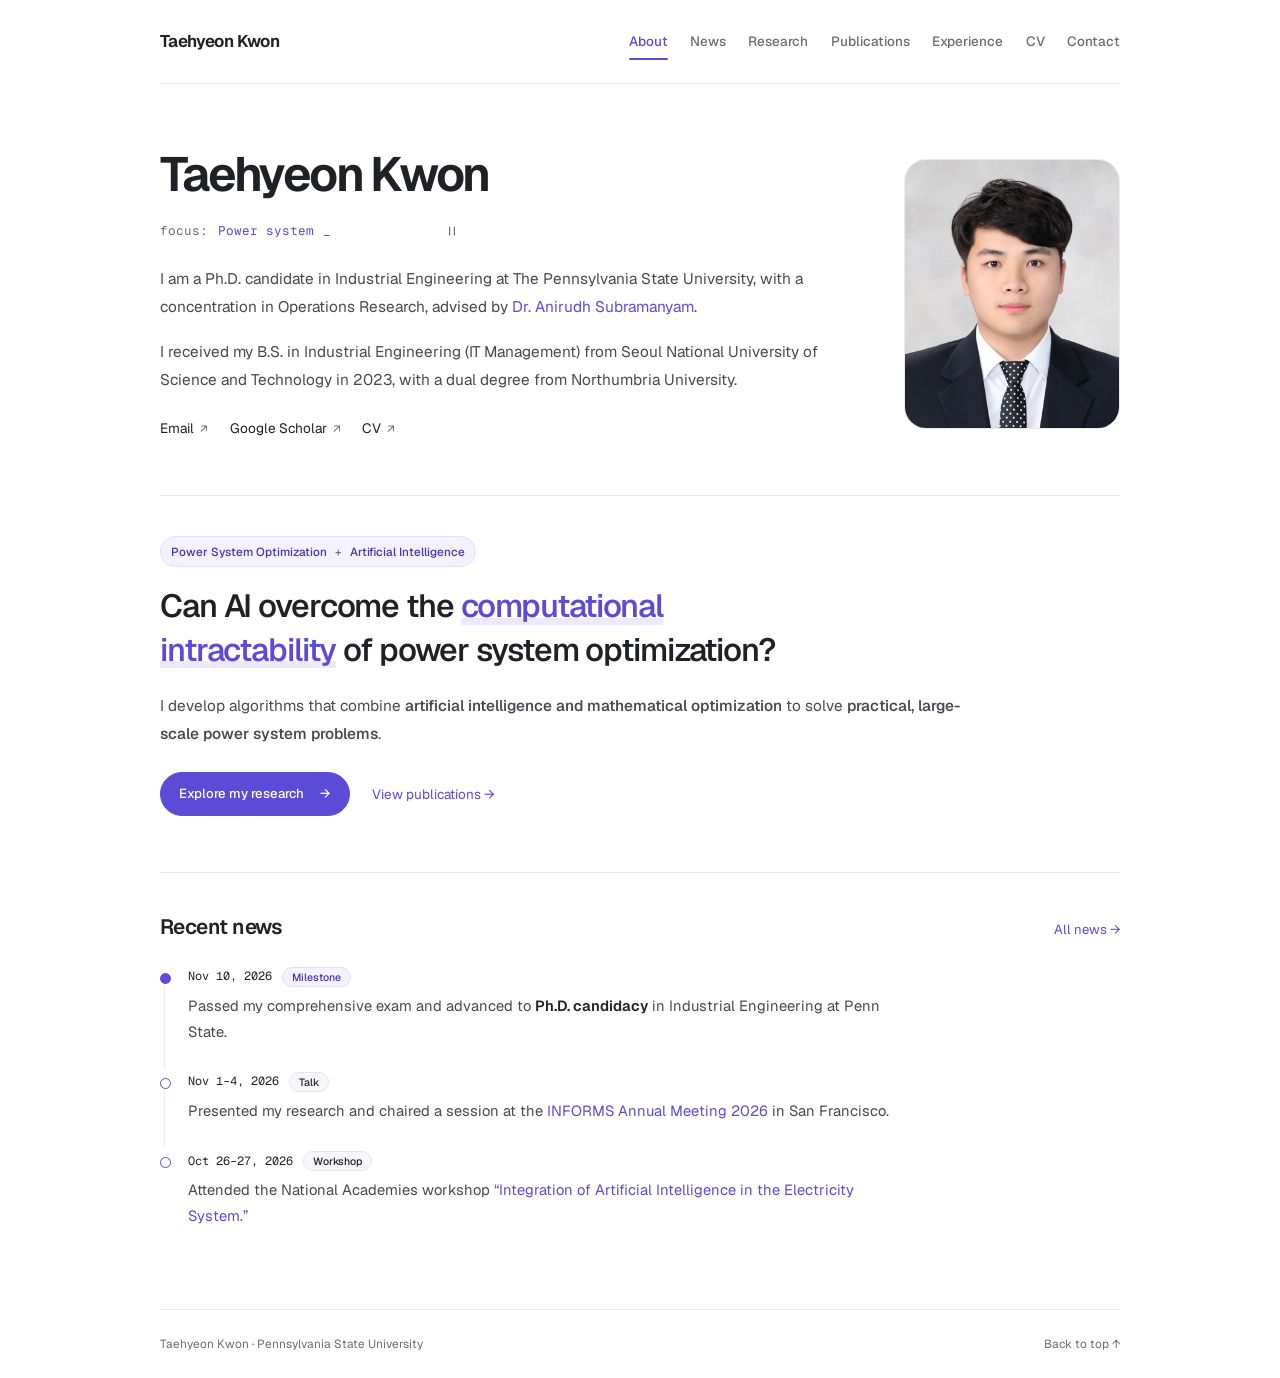
==== commit 968175be: "Move news to its own page and restore upcoming events - Add news.html: year-grouped timeline with mi" ====
--- a/index.html
+++ b/index.html
@@ -21,7 +21,7 @@
         <a class="site-name" href="index.html">Taehyeon Kwon</a>
         <nav aria-label="Main navigation">
           <a href="index.html" aria-current="page">About</a>
-          <a href="index.html#news">News</a>
+          <a href="news.html">News</a>
           <a href="research.html">Research</a>
           <a href="publications.html">Publications</a>
           <a href="experience.html">Experience</a>
@@ -66,35 +66,24 @@
         </div>
       </section>
 
-      <section id="news" class="news section" aria-labelledby="news-heading">
+      <section id="recent-news" class="news-preview" aria-labelledby="recent-news-heading">
         <div class="section-heading">
-          <h2 id="news-heading">News</h2>
+          <h2 id="recent-news-heading">Recent news</h2>
+          <a class="section-link" href="news.html">All news <span aria-hidden="true">→</span></a>
         </div>
-        <!-- Add new items at the top. Use only the date precision known for each update. -->
-        <ol class="news-list" aria-label="Selected news, newest first">
-          <li class="news-item">
-            <time datetime="2026-11-10">Nov 10, 2026</time>
-            <p>I passed my comprehensive exam and became a <strong>Ph.D. candidate (ABD)</strong> in Industrial Engineering at Penn State!</p>
+        <!-- Keep the three newest items from news.html here. -->
+        <ol class="news-timeline" aria-label="Three most recent news items">
+          <li class="news-entry" data-kind="milestone">
+            <div class="news-meta"><time class="news-date" datetime="2026-11-10">Nov 10, 2026</time><span class="news-tag news-tag-milestone">Milestone</span></div>
+            <p class="news-text">Passed my comprehensive exam and advanced to <strong>Ph.D. candidacy</strong> in Industrial Engineering at Penn State.</p>
           </li>
-          <li class="news-item">
-            <time datetime="2026-11-01">Nov 2026</time>
-            <p>I presented my research and chaired a session at the <a href="experience.html#informs-2026">INFORMS Annual Meeting 2026</a> in San Francisco.</p>
+          <li class="news-entry">
+            <div class="news-meta"><time class="news-date" datetime="2026-11-01">Nov 1–4, 2026</time><span class="news-tag news-tag-talk">Talk</span></div>
+            <p class="news-text">Presented my research and chaired a session at the <a href="experience.html#informs-2026">INFORMS Annual Meeting 2026</a> in San Francisco.</p>
           </li>
-          <li class="news-item">
-            <time datetime="2026-10-26">Oct 2026</time>
-            <p>I attended the National Academies workshop on <a href="experience.html#nas-ai-2026">Integration of Artificial Intelligence in the Electricity System</a>.</p>
-          </li>
-          <li class="news-item">
-            <time datetime="2026-08-18">Aug 2026</time>
-            <p>I presented “Machine Learning-Enabled Large-Scale Capacity Expansion Planning under Uncertainty” at <a href="experience.html#mopta-2026">MOPTA 2026</a> at Lehigh University.</p>
-          </li>
-          <li class="news-item">
-            <time datetime="2026-01">Jan 2026</time>
-            <p>Our paper, “Optimal Microgrid Operation Considering Accurate Battery Degradation – World Model-based Reinforcement Learning Approach,” was published in <a href="https://www.sciencedirect.com/science/article/pii/S2352152X25038642"><cite>Journal of Energy Storage</cite></a>.</p>
-          </li>
-          <li class="news-item">
-            <time datetime="2024-09-04">Sep 4, 2024</time>
-            <p>I passed my Ph.D. qualifying exam in Industrial Engineering at Penn State.</p>
+          <li class="news-entry">
+            <div class="news-meta"><time class="news-date" datetime="2026-10-26">Oct 26–27, 2026</time><span class="news-tag news-tag-event">Workshop</span></div>
+            <p class="news-text">Attended the National Academies workshop <a href="experience.html#nas-ai-2026">“Integration of Artificial Intelligence in the Electricity System.”</a></p>
           </li>
         </ol>
       </section>
--- a/styles.css
+++ b/styles.css
@@ -122,15 +122,31 @@
 .page-heading h1 { margin-bottom: 0.5rem; }
 .page-heading p { margin: 0; color: var(--muted); font-size: 0.92rem; }
 .section-intro { max-width: 74ch; margin-bottom: 1rem; }
-.news { padding-top: 2.5rem; border-top: 1px solid var(--line); }
-.news-list { margin: 0; padding: 0; list-style: none; }
-.news-item { display: grid; grid-template-columns: 110px minmax(0, 1fr); gap: 1.5rem; padding-block: 1rem; }
-.news-item + .news-item { border-top: 1px solid var(--line); }
-.news-item:first-child { padding-top: 0; }
-.news-item:last-child { padding-bottom: 0; }
-.news-item time { padding-top: 0.2rem; color: var(--muted); font-family: "Geist Mono", ui-monospace, monospace; font-size: 0.74rem; font-variant-numeric: tabular-nums; }
-.news-item p { margin: 0; font-size: 0.9rem; line-height: 1.8; }
-.news-item strong { color: var(--heading); }
+
+/* News: shared timeline (home preview + news page) */
+.news-timeline { margin: 0; padding: 0; list-style: none; }
+.news-entry { position: relative; padding: 0 0 1.7rem 1.75rem; }
+.news-entry:last-child { padding-bottom: 0; }
+.news-entry::before { content: ""; position: absolute; left: 4px; top: 1.15rem; bottom: 0.15rem; width: 1px; background: var(--line); }
+.news-entry:last-child::before { display: none; }
+.news-entry::after { content: ""; position: absolute; left: 0; top: 0.42rem; width: 9px; height: 9px; border: 1.5px solid var(--accent); border-radius: 50%; background: var(--surface); }
+.news-entry[data-kind="milestone"]::after { background: var(--accent); }
+.news-meta { display: flex; flex-wrap: wrap; align-items: center; gap: 0.35rem 0.65rem; margin-bottom: 0.35rem; }
+.news-date { color: var(--heading); font-family: "Geist Mono", ui-monospace, monospace; font-size: 0.74rem; font-variant-numeric: tabular-nums; }
+.news-tag { padding: 0 0.55rem; border: 1px solid; border-radius: 999px; font-size: 0.66rem; font-weight: 500; line-height: 1.75; }
+.news-tag-milestone { color: var(--accent-dark); background: var(--teal-soft); border-color: var(--teal-line); }
+.news-tag-talk, .news-tag-event { color: var(--heading); background: var(--navy-soft); border-color: var(--navy-line); }
+.news-tag-paper { color: var(--warm); background: var(--warm-soft); border-color: var(--warm-line); }
+.news-text { max-width: 72ch; margin: 0; font-size: 0.92rem; line-height: 1.75; }
+.news-text strong { color: var(--heading); }
+.news-preview { margin-top: 3.4rem; padding-top: 2.5rem; border-top: 1px solid var(--line); }
+.news-preview .section-heading { margin-bottom: 1.5rem; }
+.news-preview .section-heading h2 { font-size: 1.3rem; }
+.news-year { display: grid; grid-template-columns: 88px minmax(0, 1fr); gap: 1.5rem; padding-block: 2rem; }
+.news-year:first-child { padding-top: 0; }
+.news-year + .news-year { border-top: 1px solid var(--line); }
+.news-year-heading { position: sticky; top: 108px; align-self: start; margin: 0; color: var(--muted); font-family: "Geist Mono", ui-monospace, monospace; font-size: 0.95rem; font-weight: 500; line-height: 1.3; letter-spacing: 0; }
+.news-note { margin: 2rem 0 0; padding-top: 1.2rem; border-top: 1px solid var(--line); color: var(--muted); font-size: 0.8rem; }
 .research-headline { margin-bottom: 0.8rem; font-size: 1.55rem; }
 .research-overview { display: grid; grid-template-columns: repeat(2, minmax(0, 1fr)); gap: 1.1rem; margin: 1.6rem 0 1rem; }
 .research-summary { display: flex; flex-direction: column; padding: 1.25rem; border: 1px solid var(--line); border-radius: 16px; color: var(--text); background: var(--surface); }
@@ -198,6 +214,8 @@
 
 .event-group-heading { margin: 1.8rem 0 0.9rem; font-size: 1.05rem; font-weight: 550; }
 .event-list { margin: 0; padding: 0; list-style: none; }
+.upcoming-events { padding: 0.1rem 1.5rem; border: 1px solid var(--teal-line); border-radius: 18px; background: #fbfaff; }
+.upcoming-empty { margin: 0; padding-block: 1.1rem; color: var(--muted); font-size: 0.88rem; }
 .event { display: grid; grid-template-columns: 92px minmax(0, 1fr); gap: 1.5rem; padding-block: 1.4rem; }
 .event + .event { border-top: 1px solid var(--line); }
 .event-date { padding-top: 0.15rem; color: var(--muted); font-family: "Geist Mono", ui-monospace, monospace; font-size: 0.74rem; font-variant-numeric: tabular-nums; }
@@ -210,6 +228,7 @@
 .event-talk { margin-bottom: 0.55rem; font-size: 0.88rem; line-height: 1.75; }
 .event-roles { display: flex; flex-wrap: wrap; gap: 0.4rem; margin-top: 0.55rem; }
 .event-badge { display: inline-block; padding: 0.2rem 0.7rem; border: 1px solid var(--teal-line); border-radius: 999px; color: var(--accent-dark); background: var(--teal-soft); font-size: 0.71rem; line-height: 1.7; }
+.upcoming-badge { color: var(--warm); background: var(--warm-soft); border-color: var(--warm-line); }
 .chair-badge { color: var(--heading); background: var(--navy-soft); border-color: var(--navy-line); }
 .teaching-list { margin: 0; padding: 0; list-style: none; }
 .teaching-entry { display: grid; grid-template-columns: 92px minmax(0, 1fr); gap: 1.5rem; padding-block: 1.4rem; }
@@ -274,7 +293,10 @@
   .research-question { font-size: 1.6rem; }
   .research-statement { font-size: 0.93rem; }
   .section { margin-bottom: 2.5rem; }
-  .news { padding-top: 1.8rem; }
+  .news-preview { margin-top: 2.3rem; padding-top: 1.8rem; }
+  .news-year { grid-template-columns: minmax(0, 1fr); gap: 1rem; padding-block: 1.6rem; }
+  .news-year-heading { position: static; }
+  .news-text { font-size: 0.9rem; }
   .research-framework, .topic-infographic { padding: 1.2rem 1rem; border-radius: 14px; }
   .research-flow, .infographic-steps { grid-template-columns: minmax(0, 1fr); gap: 1.8rem; }
   .research-flow li { display: grid; grid-template-columns: 100px minmax(0, 1fr); column-gap: 1rem; }
@@ -308,8 +330,7 @@
   .publication h3 { font-size: 1.03rem; }
   .event, .teaching-entry { grid-template-columns: minmax(0, 1fr); gap: 0.5rem; }
   .event-date { display: flex; flex-wrap: wrap; gap: 0.4rem; }
-  .news-item { grid-template-columns: minmax(0, 1fr); gap: 0.35rem; }
-  .news-item time { padding-top: 0; }
+  .upcoming-events { padding-inline: 1rem; border-radius: 14px; }
   .contact-content { grid-template-columns: minmax(0, 1fr); }
   .section-link { font-size: 0.77rem; }
   .research-flow li, .infographic-steps li { grid-template-columns: 90px minmax(0, 1fr); column-gap: 0.8rem; }
@@ -338,7 +359,8 @@
   h1 { font-size: 24pt; }
   h2 { font-size: 16pt; }
   h1, h2, h3, h4 { break-after: avoid; }
-  .publication, .teaching-entry, .research-framework, .topic-infographic { break-inside: avoid; }
+  .publication, .teaching-entry, .research-framework, .topic-infographic, .news-entry { break-inside: avoid; }
+  .news-year-heading { position: static; }
   .research-flow, .infographic-steps { grid-template-columns: repeat(3, minmax(0, 1fr)); }
   .research-flow li, .infographic-steps li { display: block; }
   .flow-graphic, .infographic-steps img { margin-bottom: 0.75rem; }
